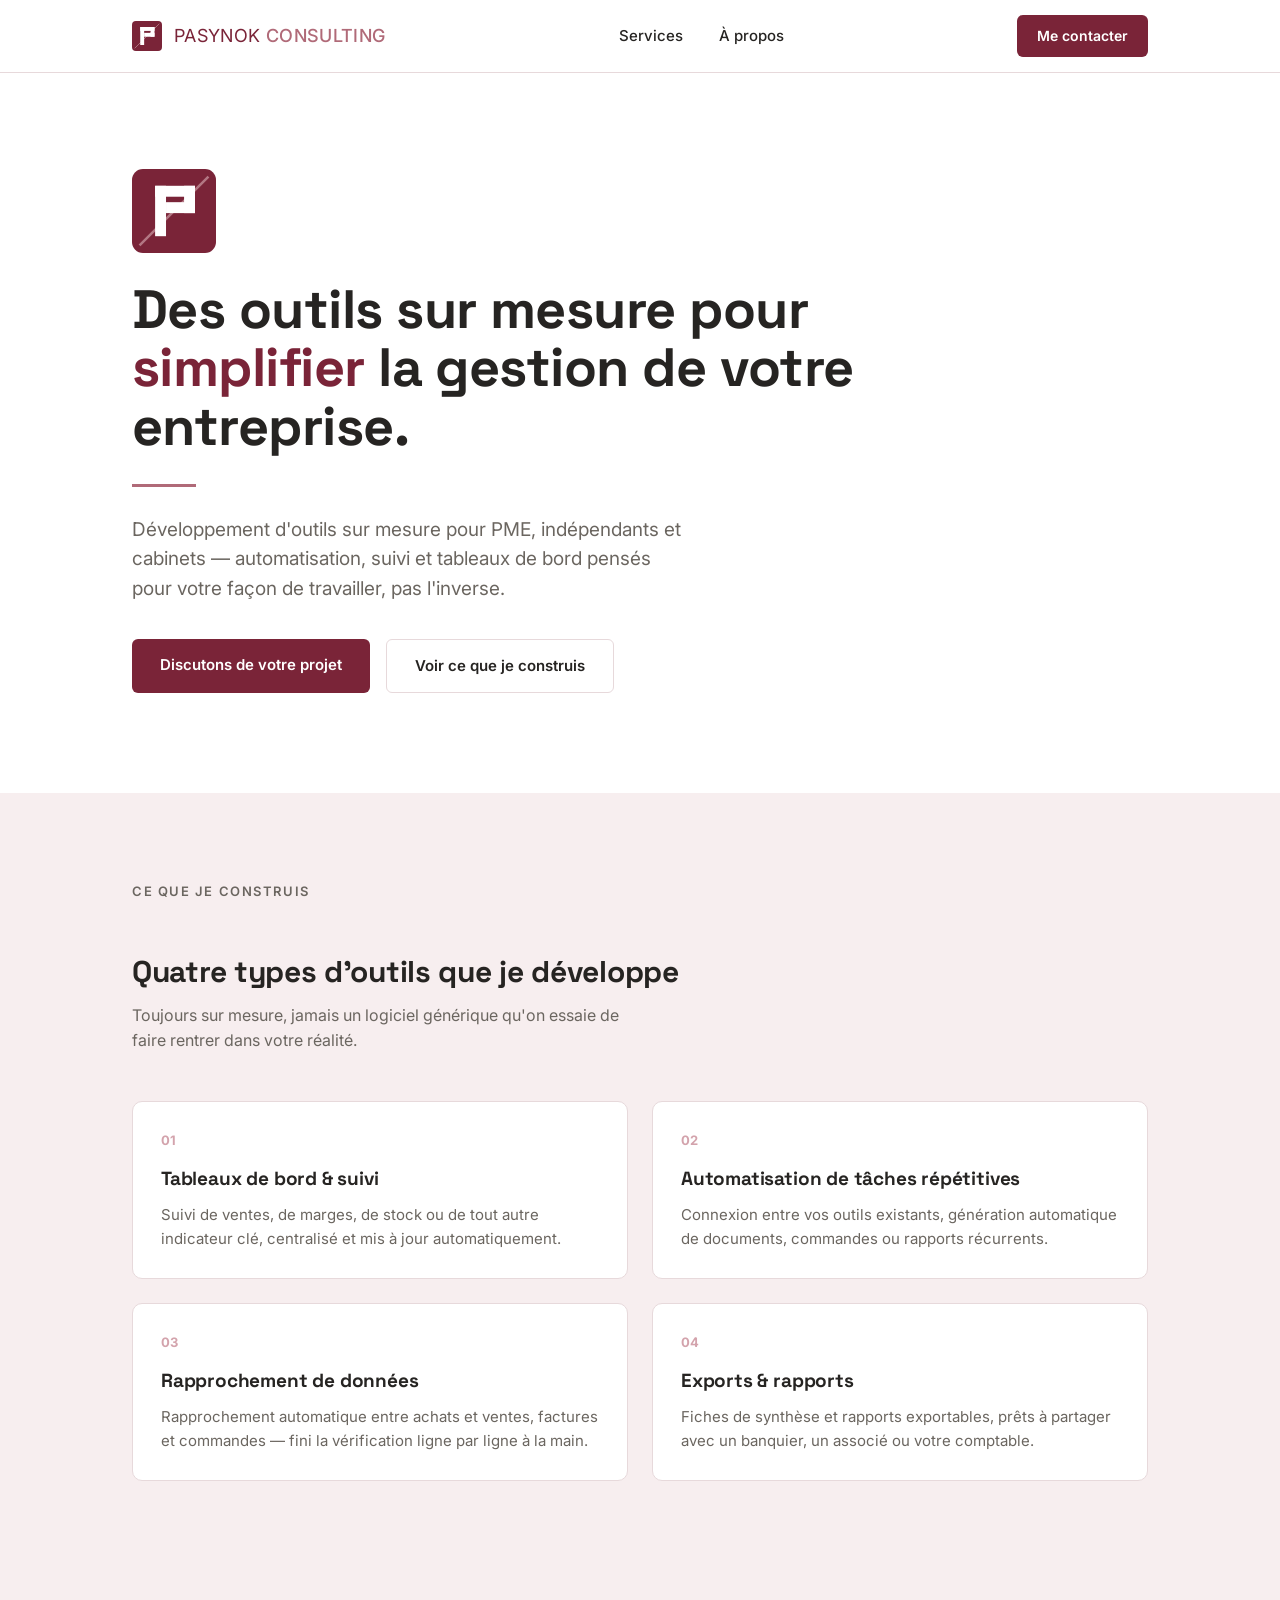
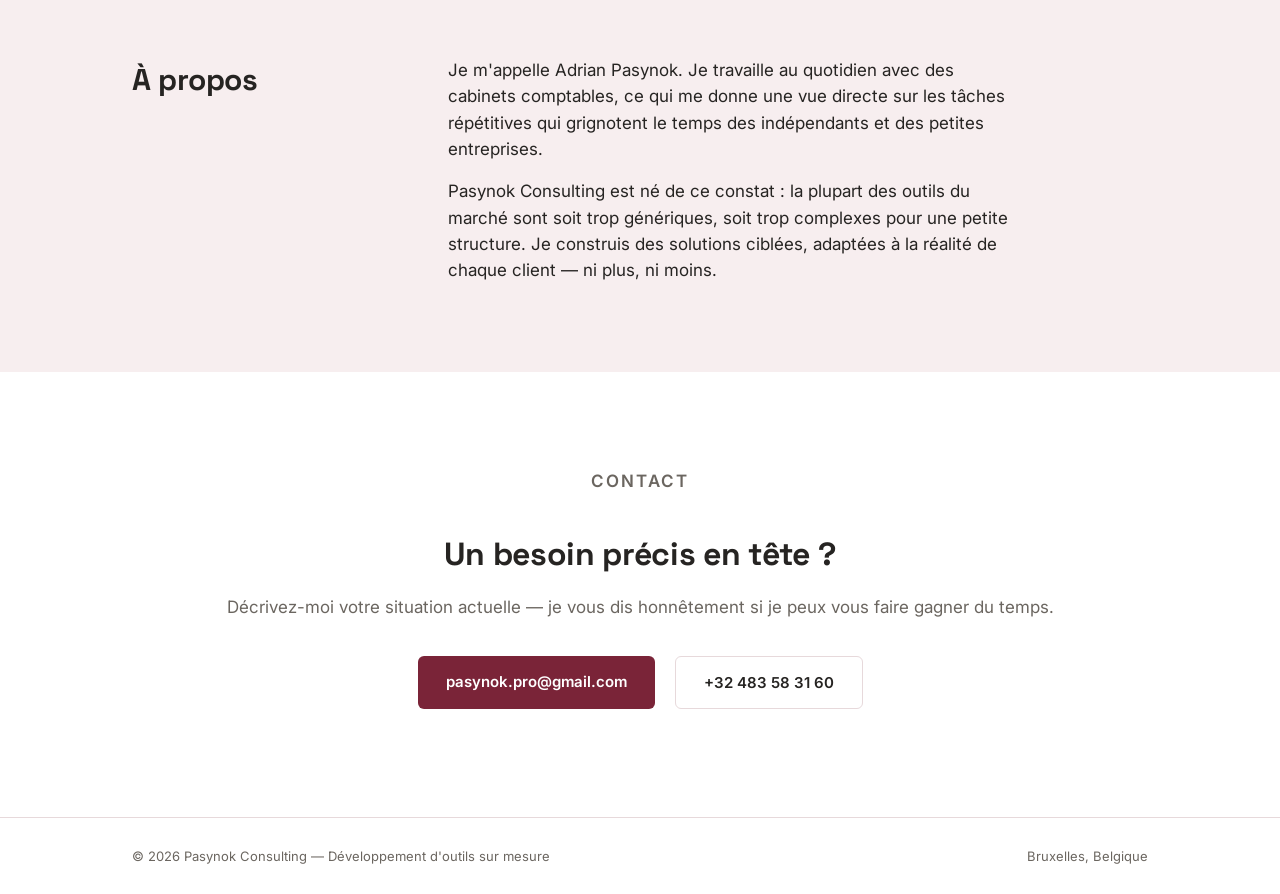
==== index.html @ 06e7971c "Add files via upload" ====
<!DOCTYPE html>
<html lang="fr">
<head>
<meta charset="UTF-8">
<meta name="viewport" content="width=device-width, initial-scale=1.0">
<title>Pasynok Consulting — Développement d'outils sur mesure</title>
<link rel="preconnect" href="https://fonts.googleapis.com">
<link rel="preconnect" href="https://fonts.gstatic.com" crossorigin>
<link href="https://fonts.googleapis.com/css2?family=Space+Grotesk:wght@500;700&family=Inter:wght@400;500;600&display=swap" rel="stylesheet">
<style>
  :root {
    --bordeaux: #7A2438;
    --bordeaux-mid: #B06A78;
    --bordeaux-light: #D3A3AC;
    --bordeaux-pale: #F7EEEF;
    --bordeaux-line: #E7D9DB;
    --text: #262422;
    --text-soft: #6B6660;
    --bg: #FFFFFF;
  }
  * { margin: 0; padding: 0; box-sizing: border-box; }
  html { scroll-behavior: smooth; }
  body {
    font-family: 'Inter', -apple-system, sans-serif;
    color: var(--text);
    background: var(--bg);
    line-height: 1.55;
  }
  h1, h2, h3, .mark-word {
    font-family: 'Space Grotesk', 'Inter', sans-serif;
    font-weight: 700;
    letter-spacing: -0.01em;
  }
  a { color: inherit; }
  .wrap { max-width: 1080px; margin: 0 auto; padding: 0 32px; }

  /* ===== NAV ===== */
  nav {
    position: sticky; top: 0; z-index: 50;
    background: rgba(255,255,255,0.92);
    backdrop-filter: blur(6px);
    border-bottom: 1px solid var(--bordeaux-line);
  }
  nav .wrap { display: flex; align-items: center; justify-content: space-between; height: 72px; }
  .brand { display: flex; align-items: center; text-decoration: none; }
  .brand svg { margin-right: 12px; }
  .brand-word { font-size: 18px; letter-spacing: 0.02em; color: var(--bordeaux); }
  .brand-word span { color: var(--bordeaux-mid); font-weight: 500; }
  nav ul { list-style: none; display: flex; font-size: 15px; font-weight: 500; }
  nav ul li { margin-right: 36px; }
  nav ul li:last-child { margin-right: 0; }
  nav ul a { text-decoration: none; color: var(--text); }
  nav ul a:hover { color: var(--bordeaux); }
  .nav-cta {
    background: var(--bordeaux); color: #fff !important; padding: 10px 20px;
    border-radius: 6px; font-size: 14px; font-weight: 600; text-decoration: none;
  }
  @media (max-width: 720px) { nav ul { display: none; } }

  /* ===== HERO ===== */
  header.hero { padding: 96px 0 88px; }
  .hero .wrap { display: flex; flex-direction: column; align-items: flex-start; gap: 28px; }
  .hero-mark { width: 84px; height: 84px; }
  .hero h1 { font-size: clamp(34px, 5vw, 54px); line-height: 1.08; max-width: 760px; }
  .hero h1 em { font-style: normal; color: var(--bordeaux); }
  .hero p.lede { font-size: 19px; color: var(--text-soft); max-width: 560px; }
  .hero-line { width: 64px; height: 3px; background: var(--bordeaux-mid); border: none; }
  .btn-row { display: flex; flex-wrap: wrap; margin-top: 8px; }
  .btn-row > * { margin: 0 16px 12px 0; }
  .btn-primary {
    background: var(--bordeaux); color: #fff; padding: 14px 28px; border-radius: 6px;
    text-decoration: none; font-weight: 600; font-size: 15px;
  }
  .btn-secondary {
    border: 1.5px solid var(--bordeaux-line); color: var(--text); padding: 14px 28px;
    border-radius: 6px; text-decoration: none; font-weight: 600; font-size: 15px;
  }

  /* ===== SECTION LABEL ===== */
  .eyebrow {
    text-transform: uppercase; letter-spacing: 0.12em; font-size: 13px;
    color: var(--bordeaux-mid); font-weight: 600; margin-bottom: 10px;
  }

  /* ===== SERVICES ===== */
  section.services { padding: 88px 0; background: var(--bordeaux-pale); }
  .services h2 { font-size: 30px; margin-bottom: 8px; }
  .services > .wrap > p { color: var(--text-soft); max-width: 520px; margin-bottom: 48px; }
  .service-grid { display: grid; grid-template-columns: repeat(2, 1fr); gap: 24px; }
  @media (max-width: 720px) { .service-grid { grid-template-columns: 1fr; } }
  .service-card {
    background: #fff; border: 1px solid var(--bordeaux-line); border-radius: 10px;
    padding: 28px; 
  }
  .service-card .num { font-size: 13px; font-weight: 700; color: var(--bordeaux-light); margin-bottom: 14px; }
  .service-card h3 { font-size: 19px; margin-bottom: 10px; }
  .service-card p { color: var(--text-soft); font-size: 15px; }

  /* ===== ABOUT ===== */
  section.about { padding: 88px 0; background: var(--bordeaux-pale); }
  .about-inner { display: flex; align-items: flex-start; }
  .about-inner h2 { margin-right: 56px; }
  @media (max-width: 720px) { .about-inner { flex-direction: column; } }
  .about h2 { font-size: 30px; margin-bottom: 20px; flex: 0 0 260px; }
  .about-text { font-size: 17px; color: var(--text); max-width: 560px; }
  .about-text p + p { margin-top: 16px; }

  /* ===== CONTACT ===== */
  section.contact { padding: 96px 0; text-align: center; }
  .contact h2 { font-size: 32px; margin-bottom: 14px; }
  .contact p { color: var(--text-soft); font-size: 17px; margin-bottom: 36px; }
  .contact-links { display: flex; justify-content: center; flex-wrap: wrap; }
  .contact-links > * { margin: 0 10px 12px; }

  footer { border-top: 1px solid var(--bordeaux-line); padding: 28px 0; }
  footer .wrap { display: flex; justify-content: space-between; align-items: center; font-size: 13px; color: var(--text-soft); }
  @media (max-width: 560px) { footer .wrap { flex-direction: column; gap: 8px; } }
</style>
</head>
<body>

<nav>
  <div class="wrap">
    <a class="brand" href="#top">
      <svg class="mark" width="30" height="30" viewBox="0 0 200 200" xmlns="http://www.w3.org/2000/svg">
        <rect width="200" height="200" rx="26" fill="#7A2438"/>
        <line x1="18" y1="182" x2="182" y2="18" stroke="#D9AFB6" stroke-width="6" opacity="0.6"/>
        <rect x="55" y="40" width="26" height="120" fill="#FFFFFF"/>
        <rect x="55" y="40" width="95" height="26" fill="#FFFFFF"/>
        <rect x="124" y="40" width="26" height="65" fill="#FFFFFF"/>
        <rect x="81" y="79" width="69" height="26" fill="#FFFFFF"/>
      </svg>
      <span class="brand-word">PASYNOK <span>CONSULTING</span></span>
    </a>
    <ul>
      <li><a href="#services">Services</a></li>
      <li><a href="#about">À propos</a></li>
    </ul>
    <a class="nav-cta" href="#contact">Me contacter</a>
  </div>
</nav>

<header class="hero" id="top">
  <div class="wrap">
    <svg class="hero-mark" viewBox="0 0 200 200" xmlns="http://www.w3.org/2000/svg">
      <rect width="200" height="200" rx="26" fill="#7A2438"/>
      <line x1="18" y1="182" x2="182" y2="18" stroke="#D9AFB6" stroke-width="6" opacity="0.6"/>
      <rect x="55" y="40" width="26" height="120" fill="#FFFFFF"/>
      <rect x="55" y="40" width="95" height="26" fill="#FFFFFF"/>
      <rect x="124" y="40" width="26" height="65" fill="#FFFFFF"/>
      <rect x="81" y="79" width="69" height="26" fill="#FFFFFF"/>
    </svg>
    <h1>Des outils sur mesure pour <em>simplifier</em> la gestion de votre entreprise.</h1>
    <hr class="hero-line">
    <p class="lede">Développement d'outils sur mesure pour PME, indépendants et cabinets — automatisation, suivi et tableaux de bord pensés pour votre façon de travailler, pas l'inverse.</p>
    <div class="btn-row">
      <a class="btn-primary" href="#contact">Discutons de votre projet</a>
      <a class="btn-secondary" href="#services">Voir ce que je construis</a>
    </div>
  </div>
</header>

<section class="services" id="services">
  <div class="wrap">
    <p class="eyebrow">Ce que je construis</p>
    <h2>Quatre types d'outils que je développe</h2>
    <p>Toujours sur mesure, jamais un logiciel générique qu'on essaie de faire rentrer dans votre réalité.</p>
    <div class="service-grid">
      <div class="service-card">
        <div class="num">01</div>
        <h3>Tableaux de bord & suivi</h3>
        <p>Suivi de ventes, de marges, de stock ou de tout autre indicateur clé, centralisé et mis à jour automatiquement.</p>
      </div>
      <div class="service-card">
        <div class="num">02</div>
        <h3>Automatisation de tâches répétitives</h3>
        <p>Connexion entre vos outils existants, génération automatique de documents, commandes ou rapports récurrents.</p>
      </div>
      <div class="service-card">
        <div class="num">03</div>
        <h3>Rapprochement de données</h3>
        <p>Rapprochement automatique entre achats et ventes, factures et commandes — fini la vérification ligne par ligne à la main.</p>
      </div>
      <div class="service-card">
        <div class="num">04</div>
        <h3>Exports & rapports</h3>
        <p>Fiches de synthèse et rapports exportables, prêts à partager avec un banquier, un associé ou votre comptable.</p>
      </div>
    </div>
  </div>
</section>

<section class="about" id="about">
  <div class="wrap about-inner">
    <h2>À propos</h2>
    <div class="about-text">
      <p>Je m'appelle Adrian Pasynok. Je travaille au quotidien avec des cabinets comptables, ce qui me donne une vue directe sur les tâches répétitives qui grignotent le temps des indépendants et des petites entreprises.</p>
      <p>Pasynok Consulting est né de ce constat : la plupart des outils du marché sont soit trop génériques, soit trop complexes pour une petite structure. Je construis des solutions ciblées, adaptées à la réalité de chaque client — ni plus, ni moins.</p>
    </div>
  </div>
</section>

<section class="contact" id="contact">
  <div class="wrap">
    <p class="eyebrow">Contact</p>
    <h2>Un besoin précis en tête ?</h2>
    <p>Décrivez-moi votre situation actuelle — je vous dis honnêtement si je peux vous faire gagner du temps.</p>
    <div class="contact-links">
      <a class="btn-primary" href="mailto:pasynok.pro@gmail.com">pasynok.pro@gmail.com</a>
      <a class="btn-secondary" href="tel:+32483583160">+32 483 58 31 60</a>
    </div>
  </div>
</section>

<footer>
  <div class="wrap">
    <span>© 2026 Pasynok Consulting — Développement d'outils sur mesure</span>
    <span>Bruxelles, Belgique</span>
  </div>
</footer>

</body>
</html>
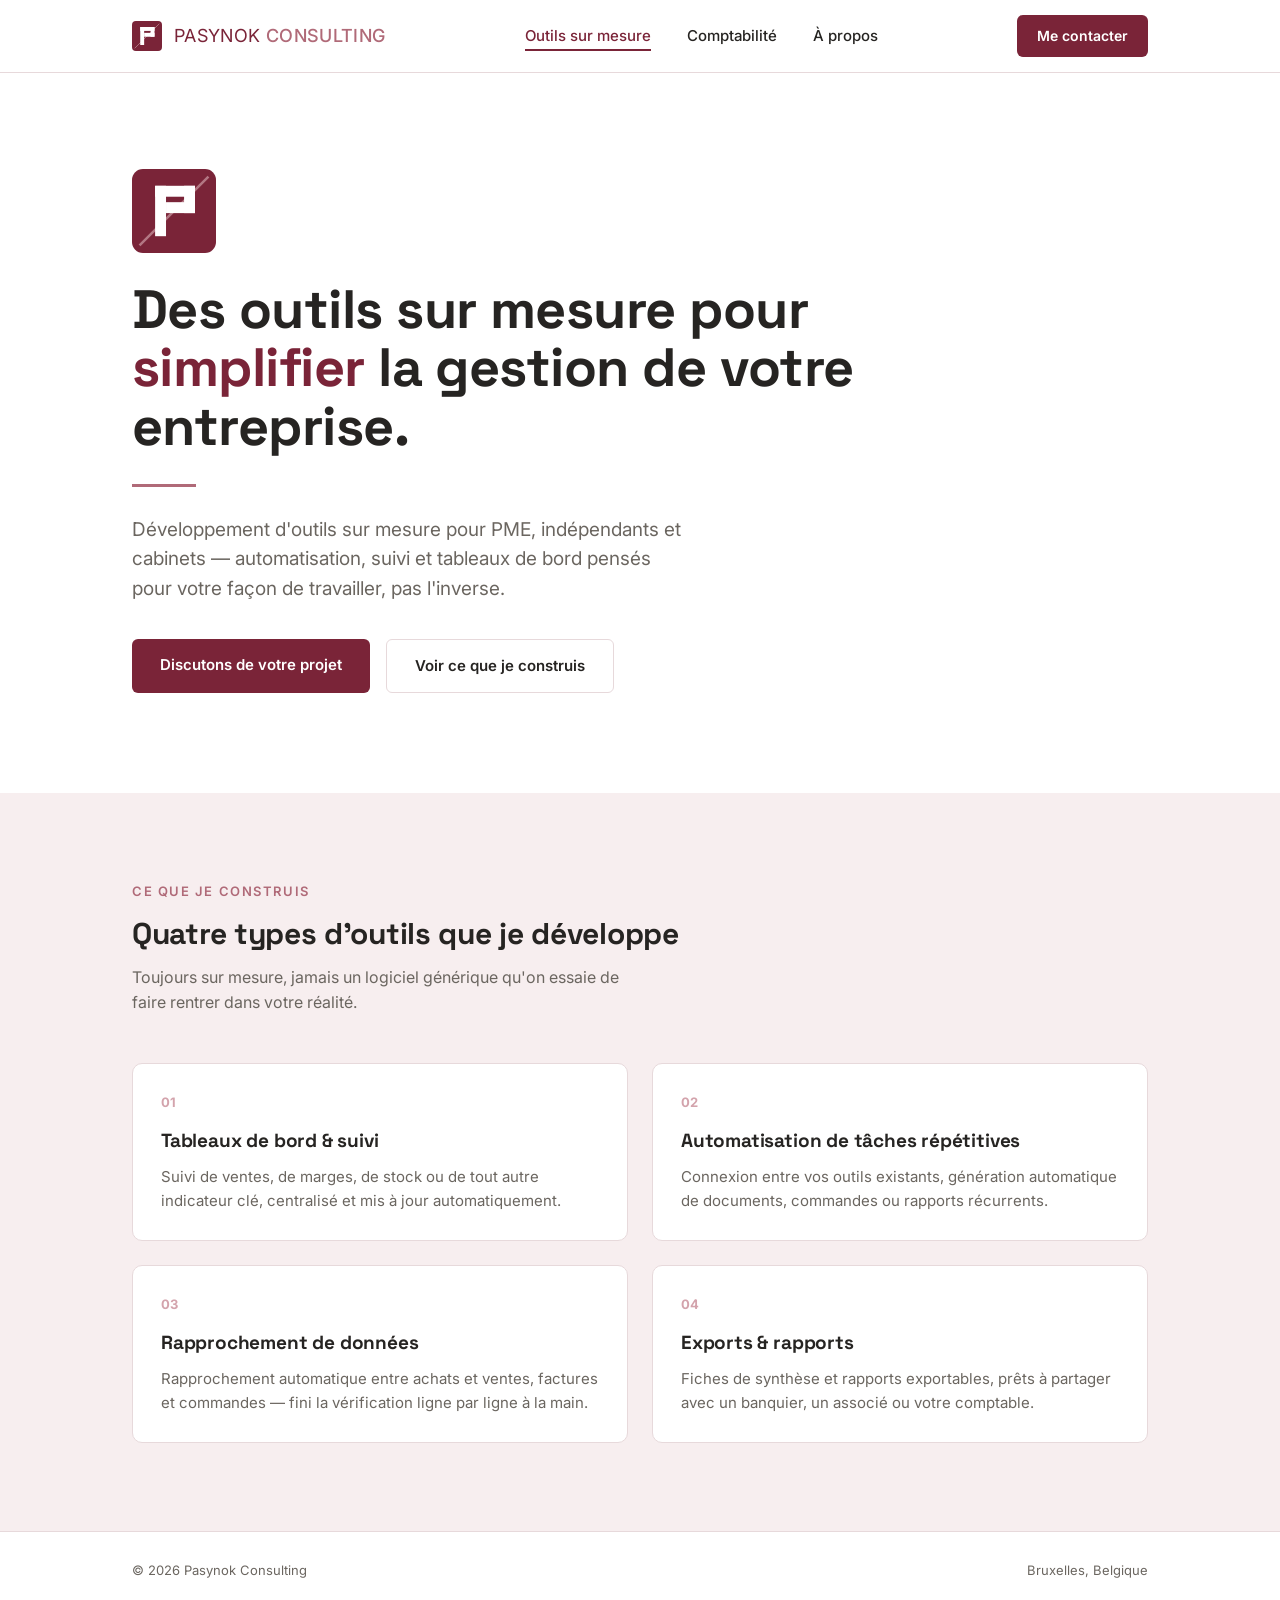
==== commit 190b29f3: "Add files via upload" ====
--- a/index.html
+++ b/index.html
@@ -3,126 +3,19 @@
 <head>
 <meta charset="UTF-8">
 <meta name="viewport" content="width=device-width, initial-scale=1.0">
-<title>Pasynok Consulting — Développement d'outils sur mesure</title>
+<title>Pasynok Consulting — Outils sur mesure</title>
+<link rel="icon" type="image/svg+xml" href="data:image/svg+xml,%3Csvg xmlns='http://www.w3.org/2000/svg' viewBox='0 0 200 200'%3E%3Crect width='200' height='200' rx='18' fill='%237A2438'/%3E%3Cline x1='18' y1='182' x2='182' y2='18' stroke='%23D9AFB6' stroke-width='5' opacity='0.55'/%3E%3Crect x='55' y='40' width='26' height='120' fill='%23FFFFFF'/%3E%3Crect x='55' y='40' width='95' height='26' fill='%23FFFFFF'/%3E%3Crect x='124' y='40' width='26' height='65' fill='%23FFFFFF'/%3E%3Crect x='81' y='79' width='69' height='26' fill='%23FFFFFF'/%3E%3C/svg%3E">
 <link rel="preconnect" href="https://fonts.googleapis.com">
 <link rel="preconnect" href="https://fonts.gstatic.com" crossorigin>
 <link href="https://fonts.googleapis.com/css2?family=Space+Grotesk:wght@500;700&family=Inter:wght@400;500;600&display=swap" rel="stylesheet">
-<style>
-  :root {
-    --bordeaux: #7A2438;
-    --bordeaux-mid: #B06A78;
-    --bordeaux-light: #D3A3AC;
-    --bordeaux-pale: #F7EEEF;
-    --bordeaux-line: #E7D9DB;
-    --text: #262422;
-    --text-soft: #6B6660;
-    --bg: #FFFFFF;
-  }
-  * { margin: 0; padding: 0; box-sizing: border-box; }
-  html { scroll-behavior: smooth; }
-  body {
-    font-family: 'Inter', -apple-system, sans-serif;
-    color: var(--text);
-    background: var(--bg);
-    line-height: 1.55;
-  }
-  h1, h2, h3, .mark-word {
-    font-family: 'Space Grotesk', 'Inter', sans-serif;
-    font-weight: 700;
-    letter-spacing: -0.01em;
-  }
-  a { color: inherit; }
-  .wrap { max-width: 1080px; margin: 0 auto; padding: 0 32px; }
-
-  /* ===== NAV ===== */
-  nav {
-    position: sticky; top: 0; z-index: 50;
-    background: rgba(255,255,255,0.92);
-    backdrop-filter: blur(6px);
-    border-bottom: 1px solid var(--bordeaux-line);
-  }
-  nav .wrap { display: flex; align-items: center; justify-content: space-between; height: 72px; }
-  .brand { display: flex; align-items: center; text-decoration: none; }
-  .brand svg { margin-right: 12px; }
-  .brand-word { font-size: 18px; letter-spacing: 0.02em; color: var(--bordeaux); }
-  .brand-word span { color: var(--bordeaux-mid); font-weight: 500; }
-  nav ul { list-style: none; display: flex; font-size: 15px; font-weight: 500; }
-  nav ul li { margin-right: 36px; }
-  nav ul li:last-child { margin-right: 0; }
-  nav ul a { text-decoration: none; color: var(--text); }
-  nav ul a:hover { color: var(--bordeaux); }
-  .nav-cta {
-    background: var(--bordeaux); color: #fff !important; padding: 10px 20px;
-    border-radius: 6px; font-size: 14px; font-weight: 600; text-decoration: none;
-  }
-  @media (max-width: 720px) { nav ul { display: none; } }
-
-  /* ===== HERO ===== */
-  header.hero { padding: 96px 0 88px; }
-  .hero .wrap { display: flex; flex-direction: column; align-items: flex-start; gap: 28px; }
-  .hero-mark { width: 84px; height: 84px; }
-  .hero h1 { font-size: clamp(34px, 5vw, 54px); line-height: 1.08; max-width: 760px; }
-  .hero h1 em { font-style: normal; color: var(--bordeaux); }
-  .hero p.lede { font-size: 19px; color: var(--text-soft); max-width: 560px; }
-  .hero-line { width: 64px; height: 3px; background: var(--bordeaux-mid); border: none; }
-  .btn-row { display: flex; flex-wrap: wrap; margin-top: 8px; }
-  .btn-row > * { margin: 0 16px 12px 0; }
-  .btn-primary {
-    background: var(--bordeaux); color: #fff; padding: 14px 28px; border-radius: 6px;
-    text-decoration: none; font-weight: 600; font-size: 15px;
-  }
-  .btn-secondary {
-    border: 1.5px solid var(--bordeaux-line); color: var(--text); padding: 14px 28px;
-    border-radius: 6px; text-decoration: none; font-weight: 600; font-size: 15px;
-  }
-
-  /* ===== SECTION LABEL ===== */
-  .eyebrow {
-    text-transform: uppercase; letter-spacing: 0.12em; font-size: 13px;
-    color: var(--bordeaux-mid); font-weight: 600; margin-bottom: 10px;
-  }
-
-  /* ===== SERVICES ===== */
-  section.services { padding: 88px 0; background: var(--bordeaux-pale); }
-  .services h2 { font-size: 30px; margin-bottom: 8px; }
-  .services > .wrap > p { color: var(--text-soft); max-width: 520px; margin-bottom: 48px; }
-  .service-grid { display: grid; grid-template-columns: repeat(2, 1fr); gap: 24px; }
-  @media (max-width: 720px) { .service-grid { grid-template-columns: 1fr; } }
-  .service-card {
-    background: #fff; border: 1px solid var(--bordeaux-line); border-radius: 10px;
-    padding: 28px; 
-  }
-  .service-card .num { font-size: 13px; font-weight: 700; color: var(--bordeaux-light); margin-bottom: 14px; }
-  .service-card h3 { font-size: 19px; margin-bottom: 10px; }
-  .service-card p { color: var(--text-soft); font-size: 15px; }
-
-  /* ===== ABOUT ===== */
-  section.about { padding: 88px 0; background: var(--bordeaux-pale); }
-  .about-inner { display: flex; align-items: flex-start; }
-  .about-inner h2 { margin-right: 56px; }
-  @media (max-width: 720px) { .about-inner { flex-direction: column; } }
-  .about h2 { font-size: 30px; margin-bottom: 20px; flex: 0 0 260px; }
-  .about-text { font-size: 17px; color: var(--text); max-width: 560px; }
-  .about-text p + p { margin-top: 16px; }
-
-  /* ===== CONTACT ===== */
-  section.contact { padding: 96px 0; text-align: center; }
-  .contact h2 { font-size: 32px; margin-bottom: 14px; }
-  .contact p { color: var(--text-soft); font-size: 17px; margin-bottom: 36px; }
-  .contact-links { display: flex; justify-content: center; flex-wrap: wrap; }
-  .contact-links > * { margin: 0 10px 12px; }
-
-  footer { border-top: 1px solid var(--bordeaux-line); padding: 28px 0; }
-  footer .wrap { display: flex; justify-content: space-between; align-items: center; font-size: 13px; color: var(--text-soft); }
-  @media (max-width: 560px) { footer .wrap { flex-direction: column; gap: 8px; } }
-</style>
+<link rel="stylesheet" href="style.css">
 </head>
 <body>
 
 <nav>
   <div class="wrap">
-    <a class="brand" href="#top">
-      <svg class="mark" width="30" height="30" viewBox="0 0 200 200" xmlns="http://www.w3.org/2000/svg">
+    <a class="brand" href="index.html">
+      <svg width="30" height="30" viewBox="0 0 200 200" xmlns="http://www.w3.org/2000/svg">
         <rect width="200" height="200" rx="26" fill="#7A2438"/>
         <line x1="18" y1="182" x2="182" y2="18" stroke="#D9AFB6" stroke-width="6" opacity="0.6"/>
         <rect x="55" y="40" width="26" height="120" fill="#FFFFFF"/>
@@ -133,10 +26,11 @@
       <span class="brand-word">PASYNOK <span>CONSULTING</span></span>
     </a>
     <ul>
-      <li><a href="#services">Services</a></li>
-      <li><a href="#about">À propos</a></li>
+      <li><a href="index.html" class="active">Outils sur mesure</a></li>
+      <li><a href="comptabilite.html">Comptabilité</a></li>
+      <li><a href="apropos.html">À propos</a></li>
     </ul>
-    <a class="nav-cta" href="#contact">Me contacter</a>
+    <a class="nav-cta" href="contact.html">Me contacter</a>
   </div>
 </nav>
 
@@ -154,7 +48,7 @@
     <hr class="hero-line">
     <p class="lede">Développement d'outils sur mesure pour PME, indépendants et cabinets — automatisation, suivi et tableaux de bord pensés pour votre façon de travailler, pas l'inverse.</p>
     <div class="btn-row">
-      <a class="btn-primary" href="#contact">Discutons de votre projet</a>
+      <a class="btn-primary" href="contact.html">Discutons de votre projet</a>
       <a class="btn-secondary" href="#services">Voir ce que je construis</a>
     </div>
   </div>
@@ -164,7 +58,7 @@
   <div class="wrap">
     <p class="eyebrow">Ce que je construis</p>
     <h2>Quatre types d'outils que je développe</h2>
-    <p>Toujours sur mesure, jamais un logiciel générique qu'on essaie de faire rentrer dans votre réalité.</p>
+    <p class="section-intro">Toujours sur mesure, jamais un logiciel générique qu'on essaie de faire rentrer dans votre réalité.</p>
     <div class="service-grid">
       <div class="service-card">
         <div class="num">01</div>
@@ -190,31 +84,9 @@
   </div>
 </section>
 
-<section class="about" id="about">
-  <div class="wrap about-inner">
-    <h2>À propos</h2>
-    <div class="about-text">
-      <p>Je m'appelle Adrian Pasynok. Je travaille au quotidien avec des cabinets comptables, ce qui me donne une vue directe sur les tâches répétitives qui grignotent le temps des indépendants et des petites entreprises.</p>
-      <p>Pasynok Consulting est né de ce constat : la plupart des outils du marché sont soit trop génériques, soit trop complexes pour une petite structure. Je construis des solutions ciblées, adaptées à la réalité de chaque client — ni plus, ni moins.</p>
-    </div>
-  </div>
-</section>
-
-<section class="contact" id="contact">
-  <div class="wrap">
-    <p class="eyebrow">Contact</p>
-    <h2>Un besoin précis en tête ?</h2>
-    <p>Décrivez-moi votre situation actuelle — je vous dis honnêtement si je peux vous faire gagner du temps.</p>
-    <div class="contact-links">
-      <a class="btn-primary" href="mailto:pasynok.pro@gmail.com">pasynok.pro@gmail.com</a>
-      <a class="btn-secondary" href="tel:+32483583160">+32 483 58 31 60</a>
-    </div>
-  </div>
-</section>
-
 <footer>
   <div class="wrap">
-    <span>© 2026 Pasynok Consulting — Développement d'outils sur mesure</span>
+    <span>© 2026 Pasynok Consulting</span>
     <span>Bruxelles, Belgique</span>
   </div>
 </footer>
--- a/style.css
+++ b/style.css
@@ -0,0 +1,128 @@
+:root {
+  --bordeaux: #7A2438;
+  --bordeaux-mid: #B06A78;
+  --bordeaux-light: #D3A3AC;
+  --bordeaux-pale: #F7EEEF;
+  --bordeaux-line: #E7D9DB;
+  --text: #262422;
+  --text-soft: #6B6660;
+  --bg: #FFFFFF;
+}
+* { margin: 0; padding: 0; box-sizing: border-box; }
+html { scroll-behavior: smooth; }
+body {
+  font-family: 'Inter', -apple-system, sans-serif;
+  color: var(--text);
+  background: var(--bg);
+  line-height: 1.55;
+}
+h1, h2, h3, .mark-word {
+  font-family: 'Space Grotesk', 'Inter', sans-serif;
+  font-weight: 700;
+  letter-spacing: -0.01em;
+}
+a { color: inherit; }
+.wrap { max-width: 1080px; margin: 0 auto; padding: 0 32px; }
+
+/* ===== NAV ===== */
+nav {
+  position: sticky; top: 0; z-index: 50;
+  background: rgba(255,255,255,0.92);
+  backdrop-filter: blur(6px);
+  border-bottom: 1px solid var(--bordeaux-line);
+}
+nav .wrap { display: flex; align-items: center; justify-content: space-between; height: 72px; }
+.brand { display: flex; align-items: center; text-decoration: none; }
+.brand svg { margin-right: 12px; }
+.brand-word { font-size: 18px; letter-spacing: 0.02em; color: var(--bordeaux); }
+.brand-word span { color: var(--bordeaux-mid); font-weight: 500; }
+nav ul { list-style: none; display: flex; font-size: 15px; font-weight: 500; }
+nav ul li { margin-right: 36px; }
+nav ul li:last-child { margin-right: 0; }
+nav ul a { text-decoration: none; color: var(--text); padding-bottom: 4px; border-bottom: 2px solid transparent; }
+nav ul a:hover { color: var(--bordeaux); }
+nav ul a.active { color: var(--bordeaux); border-bottom: 2px solid var(--bordeaux); }
+.nav-cta {
+  background: var(--bordeaux); color: #fff !important; padding: 10px 20px;
+  border-radius: 6px; font-size: 14px; font-weight: 600; text-decoration: none;
+}
+@media (max-width: 720px) { nav ul { display: none; } }
+
+/* ===== HERO (home) ===== */
+header.hero { padding: 96px 0 88px; }
+.hero .wrap { display: flex; flex-direction: column; align-items: flex-start; }
+.hero-mark { width: 84px; height: 84px; margin-bottom: 28px; }
+.hero h1 { font-size: clamp(34px, 5vw, 54px); line-height: 1.08; max-width: 760px; margin-bottom: 28px; }
+.hero h1 em { font-style: normal; color: var(--bordeaux); }
+.hero p.lede { font-size: 19px; color: var(--text-soft); max-width: 560px; margin-bottom: 28px; }
+.hero-line { width: 64px; height: 3px; background: var(--bordeaux-mid); border: none; margin-bottom: 28px; }
+.btn-row { display: flex; flex-wrap: wrap; margin-top: 8px; }
+.btn-row > * { margin: 0 16px 12px 0; }
+.btn-primary {
+  background: var(--bordeaux); color: #fff; padding: 14px 28px; border-radius: 6px;
+  text-decoration: none; font-weight: 600; font-size: 15px; display: inline-block;
+}
+.btn-secondary {
+  border: 1.5px solid var(--bordeaux-line); color: var(--text); padding: 14px 28px;
+  border-radius: 6px; text-decoration: none; font-weight: 600; font-size: 15px; display: inline-block;
+}
+
+/* ===== PAGE HEADER (sous-pages) ===== */
+header.page-header { padding: 72px 0 56px; border-bottom: 1px solid var(--bordeaux-line); }
+.page-header .eyebrow { margin-bottom: 12px; }
+.page-header h1 { font-size: clamp(30px, 4vw, 44px); margin-bottom: 16px; }
+.page-header p { font-size: 18px; color: var(--text-soft); max-width: 640px; }
+
+/* ===== SECTION LABEL ===== */
+.eyebrow {
+  text-transform: uppercase; letter-spacing: 0.12em; font-size: 13px;
+  color: var(--bordeaux-mid); font-weight: 600; margin-bottom: 10px;
+}
+
+/* ===== SERVICES (grid) ===== */
+section.services { padding: 88px 0; background: var(--bordeaux-pale); }
+section.services.on-page { padding-top: 72px; }
+.services h2 { font-size: 30px; margin-bottom: 8px; }
+.services > .wrap > p.section-intro { color: var(--text-soft); max-width: 520px; margin-bottom: 48px; }
+.service-grid { display: grid; grid-template-columns: repeat(2, 1fr); gap: 24px; }
+@media (max-width: 720px) { .service-grid { grid-template-columns: 1fr; } }
+.service-card {
+  background: #fff; border: 1px solid var(--bordeaux-line); border-radius: 10px;
+  padding: 28px;
+}
+.service-card .num { font-size: 13px; font-weight: 700; color: var(--bordeaux-light); margin-bottom: 14px; }
+.service-card h3 { font-size: 19px; margin-bottom: 10px; }
+.service-card p { color: var(--text-soft); font-size: 15px; }
+
+/* ===== COMPTABILITE (deux profils) ===== */
+section.profiles { padding: 88px 0; }
+.profile-grid { display: grid; grid-template-columns: 1fr 1fr; gap: 28px; margin-top: 40px; }
+@media (max-width: 720px) { .profile-grid { grid-template-columns: 1fr; } }
+.profile-card {
+  border: 1px solid var(--bordeaux-line); border-radius: 12px; padding: 36px;
+}
+.profile-card .tag {
+  display: inline-block; background: var(--bordeaux); color: #fff; font-size: 13px;
+  font-weight: 600; padding: 6px 14px; border-radius: 999px; margin-bottom: 18px;
+}
+.profile-card h3 { font-size: 22px; margin-bottom: 14px; }
+.profile-card p { color: var(--text-soft); font-size: 16px; }
+.profile-card p + p { margin-top: 12px; }
+
+/* ===== ABOUT ===== */
+section.about-page { padding: 88px 0; }
+.about-inner { display: flex; align-items: flex-start; max-width: 720px; }
+.about-text { font-size: 17px; color: var(--text); }
+.about-text p + p { margin-top: 18px; }
+
+/* ===== CONTACT ===== */
+section.contact { padding: 96px 0; text-align: center; }
+section.contact.on-page { padding-top: 72px; }
+.contact h2 { font-size: 32px; margin-bottom: 14px; }
+.contact p.lede { color: var(--text-soft); font-size: 17px; margin-bottom: 36px; }
+.contact-links { display: flex; justify-content: center; flex-wrap: wrap; }
+.contact-links > * { margin: 0 10px 12px; }
+
+footer { border-top: 1px solid var(--bordeaux-line); padding: 28px 0; }
+footer .wrap { display: flex; justify-content: space-between; align-items: center; font-size: 13px; color: var(--text-soft); }
+@media (max-width: 560px) { footer .wrap { flex-direction: column; gap: 8px; } }
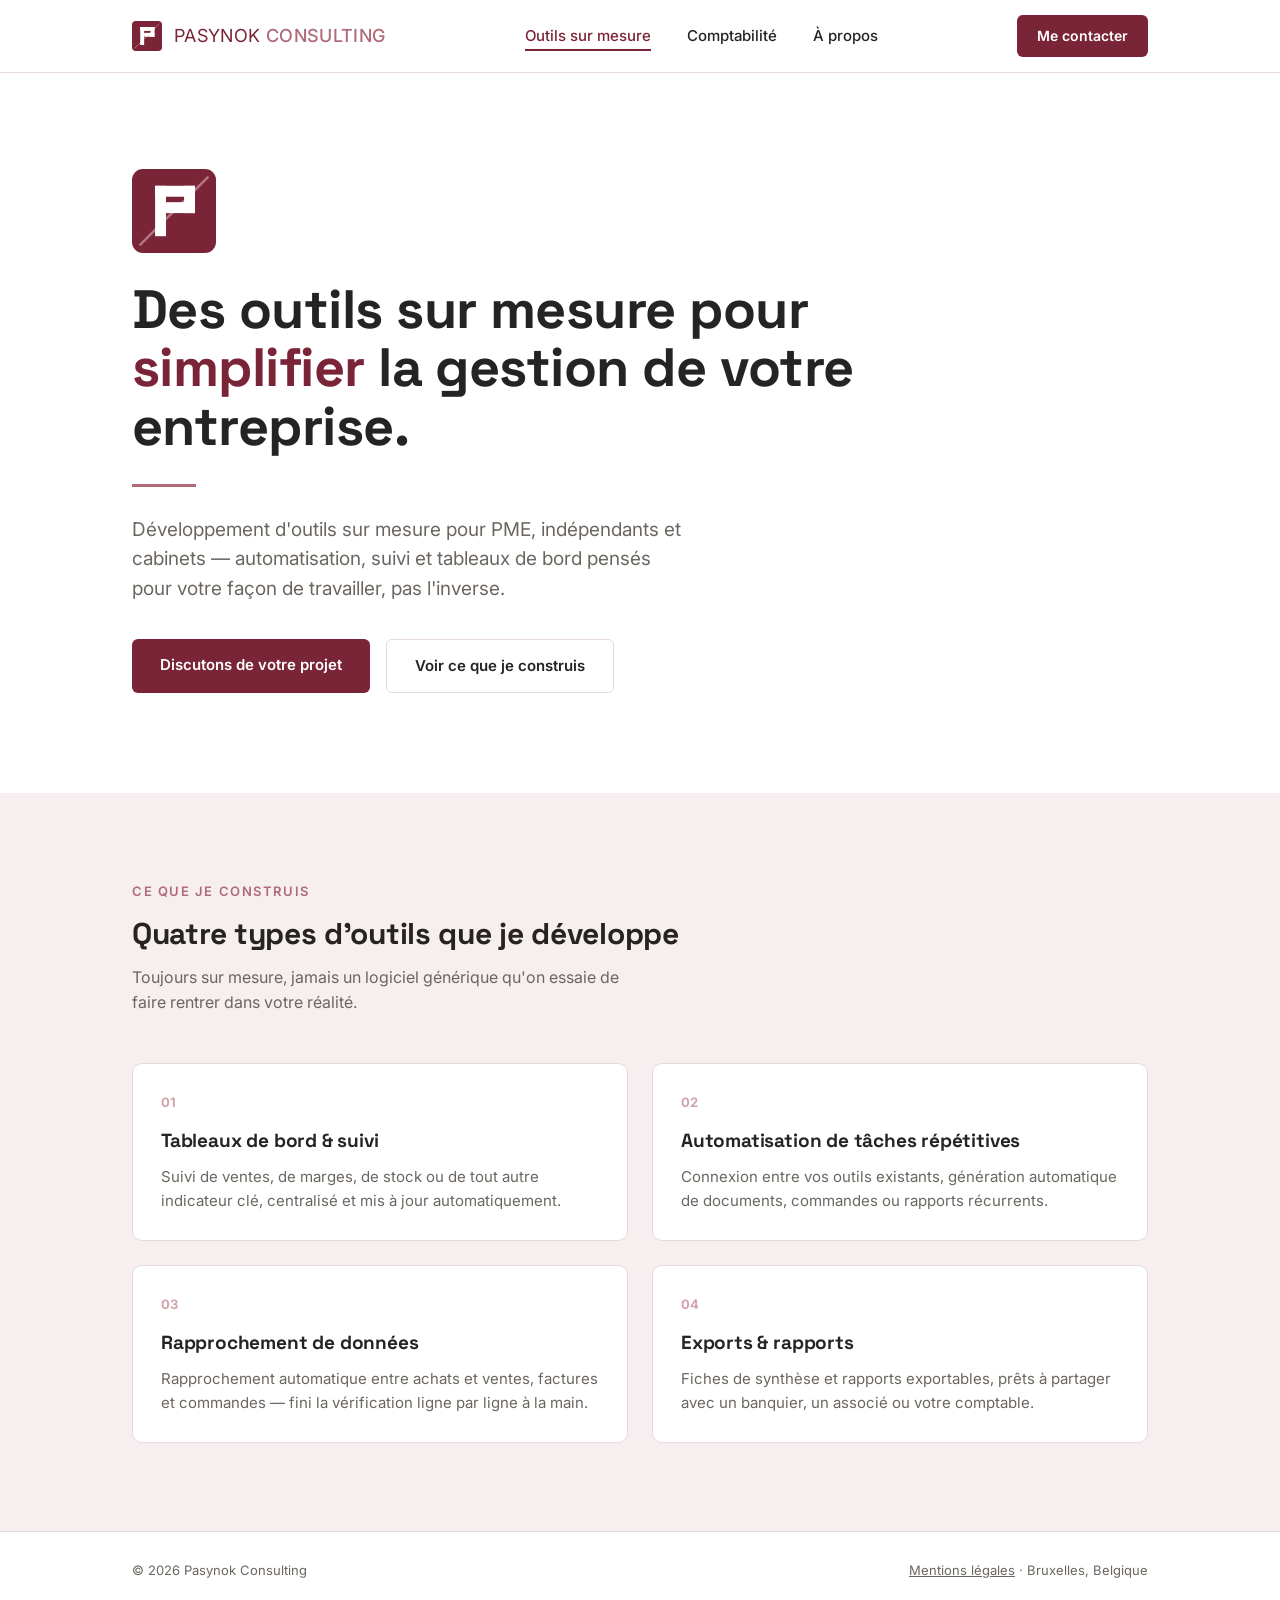
==== commit 082a2325: "Add files via upload" ====
--- a/index.html
+++ b/index.html
@@ -87,7 +87,7 @@
 <footer>
   <div class="wrap">
     <span>© 2026 Pasynok Consulting</span>
-    <span>Bruxelles, Belgique</span>
+    <span><a href="mentions-legales.html">Mentions légales</a> · Bruxelles, Belgique</span>
   </div>
 </footer>
 
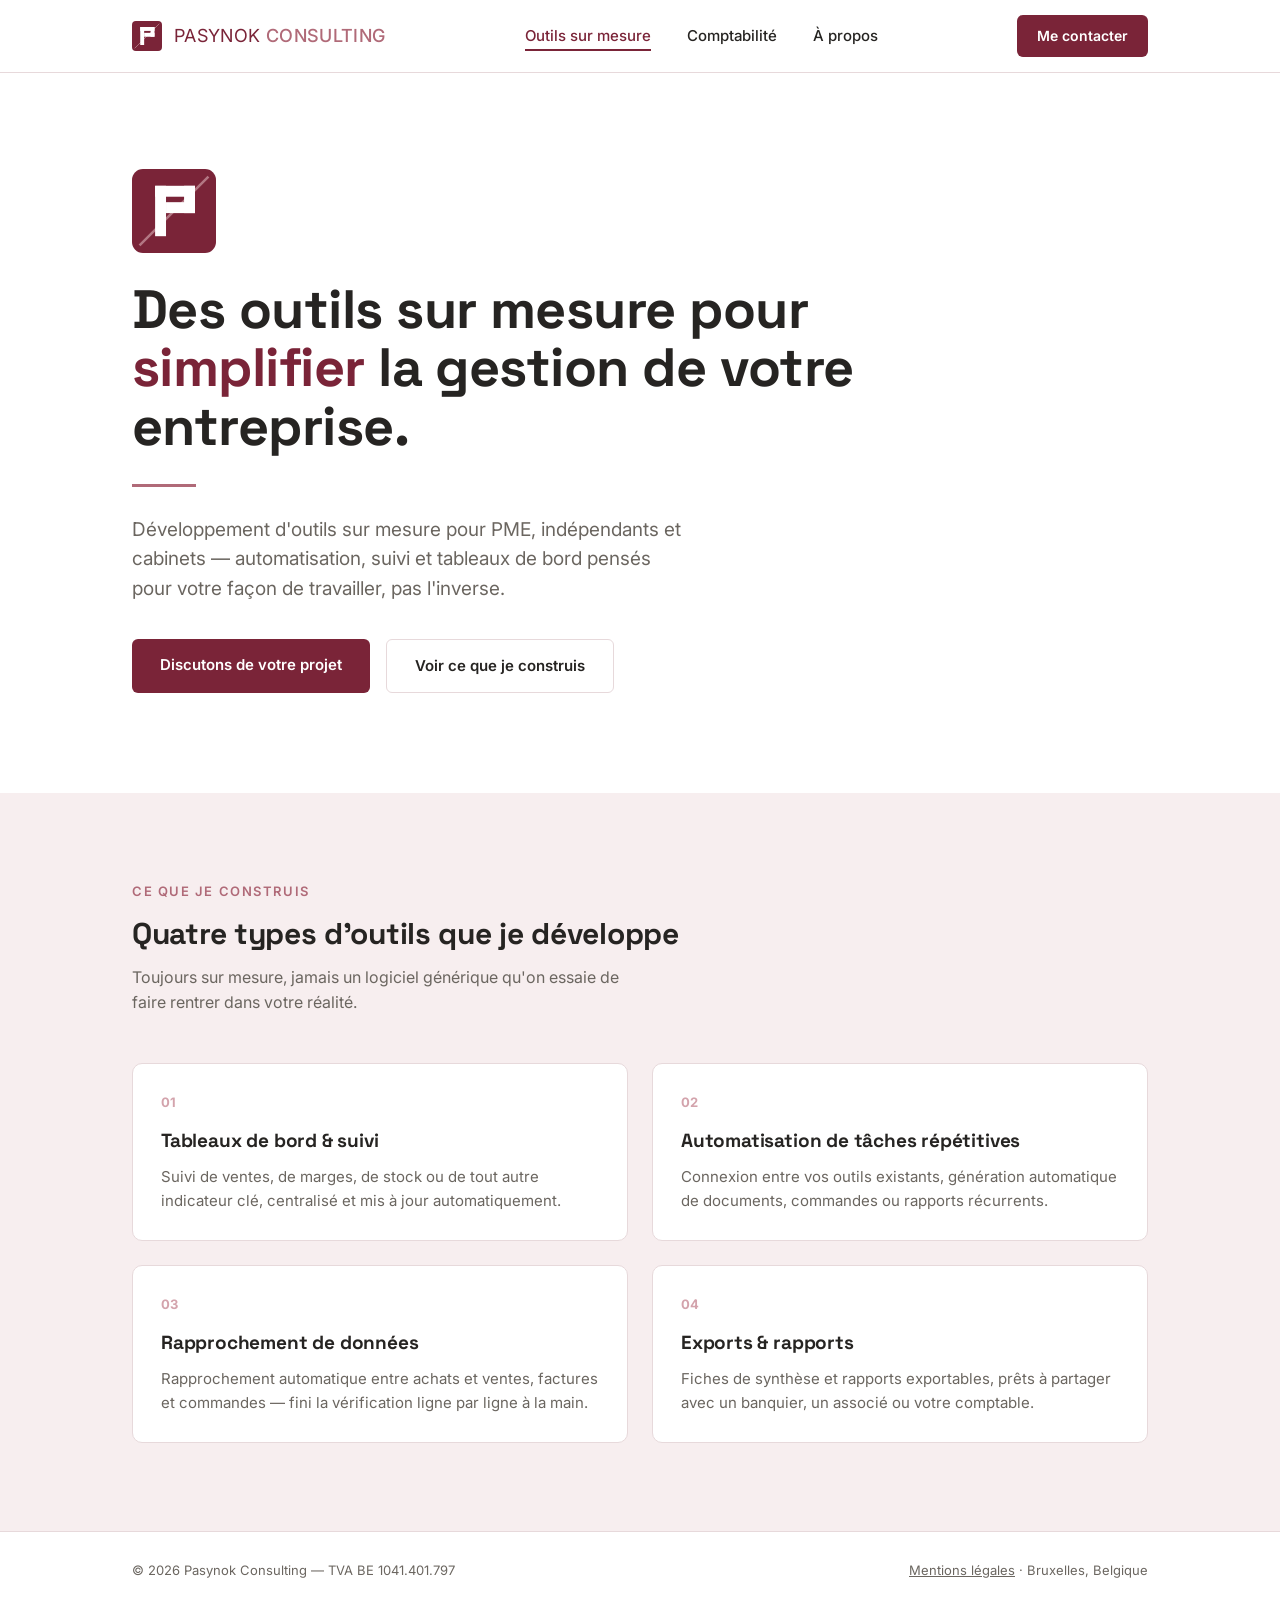
==== commit 8f91a889: "Add files via upload" ====
--- a/index.html
+++ b/index.html
@@ -86,7 +86,7 @@
 
 <footer>
   <div class="wrap">
-    <span>© 2026 Pasynok Consulting</span>
+    <span>© 2026 Pasynok Consulting — TVA BE 1041.401.797</span>
     <span><a href="mentions-legales.html">Mentions légales</a> · Bruxelles, Belgique</span>
   </div>
 </footer>
--- a/style.css
+++ b/style.css
@@ -9,12 +9,15 @@
   --bg: #FFFFFF;
 }
 * { margin: 0; padding: 0; box-sizing: border-box; }
-html { scroll-behavior: smooth; }
+html { scroll-behavior: smooth; height: 100%; }
 body {
   font-family: 'Inter', -apple-system, sans-serif;
   color: var(--text);
   background: var(--bg);
   line-height: 1.55;
+  display: flex;
+  flex-direction: column;
+  min-height: 100vh;
 }
 h1, h2, h3, .mark-word {
   font-family: 'Space Grotesk', 'Inter', sans-serif;
@@ -123,6 +126,6 @@
 .contact-links { display: flex; justify-content: center; flex-wrap: wrap; }
 .contact-links > * { margin: 0 10px 12px; }
 
-footer { border-top: 1px solid var(--bordeaux-line); padding: 28px 0; }
+footer { border-top: 1px solid var(--bordeaux-line); padding: 28px 0; margin-top: auto; }
 footer .wrap { display: flex; justify-content: space-between; align-items: center; font-size: 13px; color: var(--text-soft); }
 @media (max-width: 560px) { footer .wrap { flex-direction: column; gap: 8px; } }
